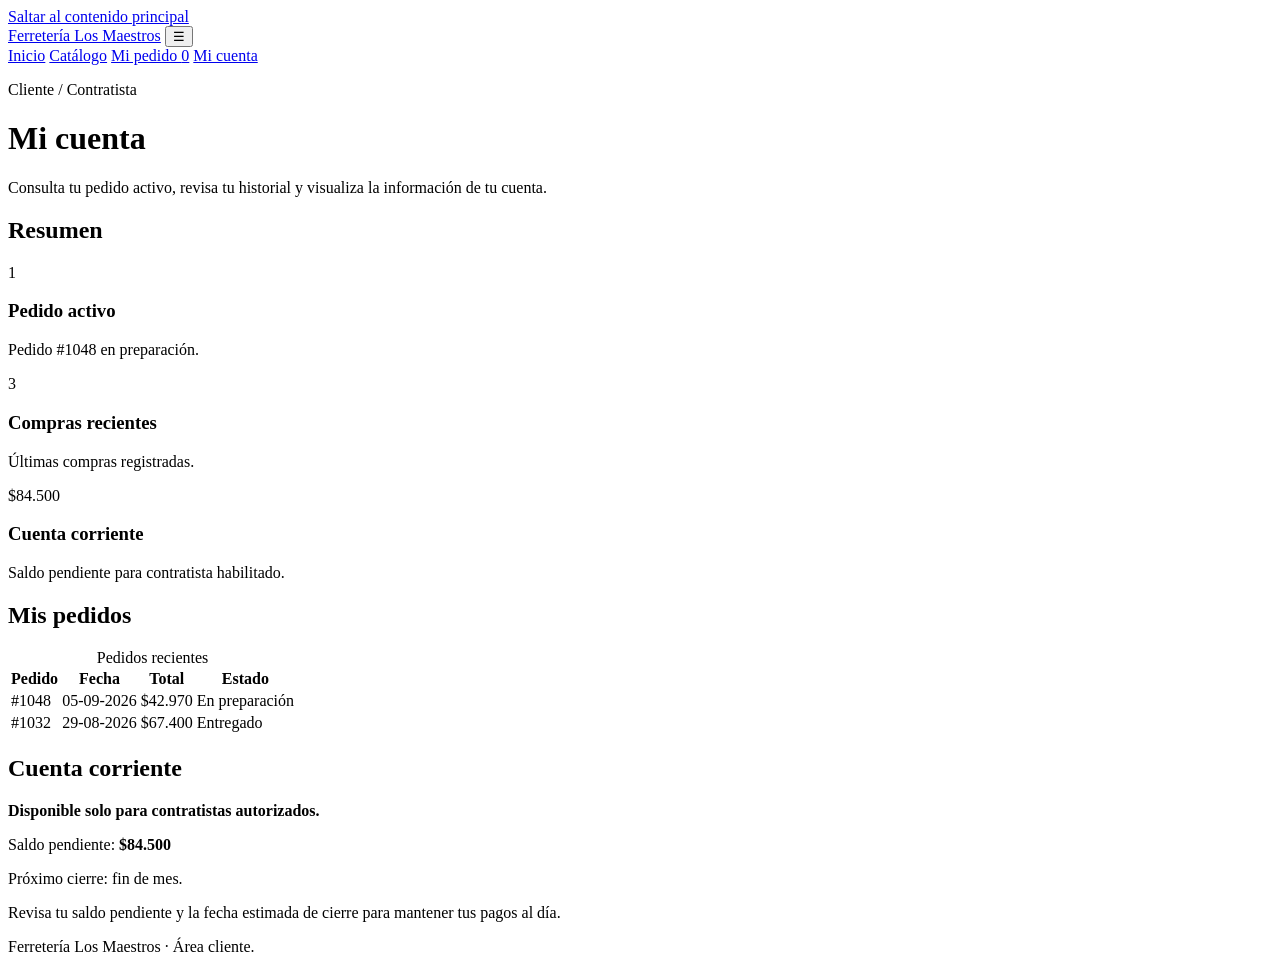
==== panel-cliente.html @ 997f0349 "feat: crear panel de cliente" ====
<!DOCTYPE html>
<html lang="es">
<head>
    <meta charset="UTF-8">
    <meta name="viewport" content="width=device-width, initial-scale=1.0">
    <link rel="stylesheet" href="assets/css/estilos.css">
    <meta name="description" content="Área de cliente y contratista de Ferretería Los Maestros.">
    <title>Área cliente | Ferretería Los Maestros</title>
</head>
<body>
    <a class="salto-contenido" href="#contenido-principal">Saltar al contenido principal</a>
    <header class="cabecera-sitio">
        <div class="contenedor cabecera-interior">
            <a class="marca" href="index.html"><span>Ferretería Los Maestros</span></a>
            <button id="boton-menu" class="boton-menu" type="button" aria-label="Abrir o cerrar menú" aria-controls="menu-principal" aria-expanded="false">☰</button>
            <nav id="menu-principal" class="menu" aria-label="Área cliente">
                <a href="index.html">Inicio</a>
                <a href="catalogo.html">Catálogo</a>
                <a href="carrito.html">Mi pedido <span id="contador-carrito" class="contador-carrito">0</span></a>
                <a href="panel-cliente.html" aria-current="page">Mi cuenta</a>
            </nav>
        </div>
    </header>
    <main id="contenido-principal" class="contenedor">
        <header class="encabezado-pagina">
            <p class="etiqueta">Cliente / Contratista</p>
            <h1>Mi cuenta</h1>
            <p>Consulta tu pedido activo, revisa tu historial y visualiza la información de tu cuenta.</p>
        </header>
        <section aria-labelledby="titulo-resumen-cliente">
            <h2 id="titulo-resumen-cliente">Resumen</h2>
            <div class="rejilla-resumen">
                <article class="tarjeta-resumen"><span class="dato-grande">1</span><h3>Pedido activo</h3><p>Pedido #1048 en preparación.</p></article>
                <article class="tarjeta-resumen"><span class="dato-grande">3</span><h3>Compras recientes</h3><p>Últimas compras registradas.</p></article>
                <article class="tarjeta-resumen"><span class="dato-grande">$84.500</span><h3>Cuenta corriente</h3><p>Saldo pendiente para contratista habilitado.</p></article>
            </div>
        </section>
        <section class="seccion" aria-labelledby="titulo-pedidos-cliente">
            <h2 id="titulo-pedidos-cliente">Mis pedidos</h2>
            <div class="tabla-contenedor">
                <table>
                    <caption>Pedidos recientes</caption>
                    <thead><tr><th scope="col">Pedido</th><th scope="col">Fecha</th><th scope="col">Total</th><th scope="col">Estado</th></tr></thead>
                    <tbody>
                        <tr><td>#1048</td><td>05-09-2026</td><td>$42.970</td><td><span class="estado estado-proceso">En preparación</span></td></tr>
                        <tr><td>#1032</td><td>29-08-2026</td><td>$67.400</td><td><span class="estado estado-listo">Entregado</span></td></tr>
                    </tbody>
                </table>
            </div>
        </section>
        <section class="seccion" aria-labelledby="titulo-cuenta-corriente">
            <h2 id="titulo-cuenta-corriente">Cuenta corriente</h2>
            <article class="tarjeta">
                <p><strong>Disponible solo para contratistas autorizados.</strong></p>
                <p>Saldo pendiente: <strong>$84.500</strong></p>
                <p>Próximo cierre: fin de mes.</p>
                <p class="texto-suave">Revisa tu saldo pendiente y la fecha estimada de cierre para mantener tus pagos al día.</p>
            </article>
        </section>
    </main>
    <footer class="pie-sitio"><div class="contenedor"><p>Ferretería Los Maestros · Área cliente.</p></div></footer>
    <script src="assets/js/app.js"></script>
</body>
</html>
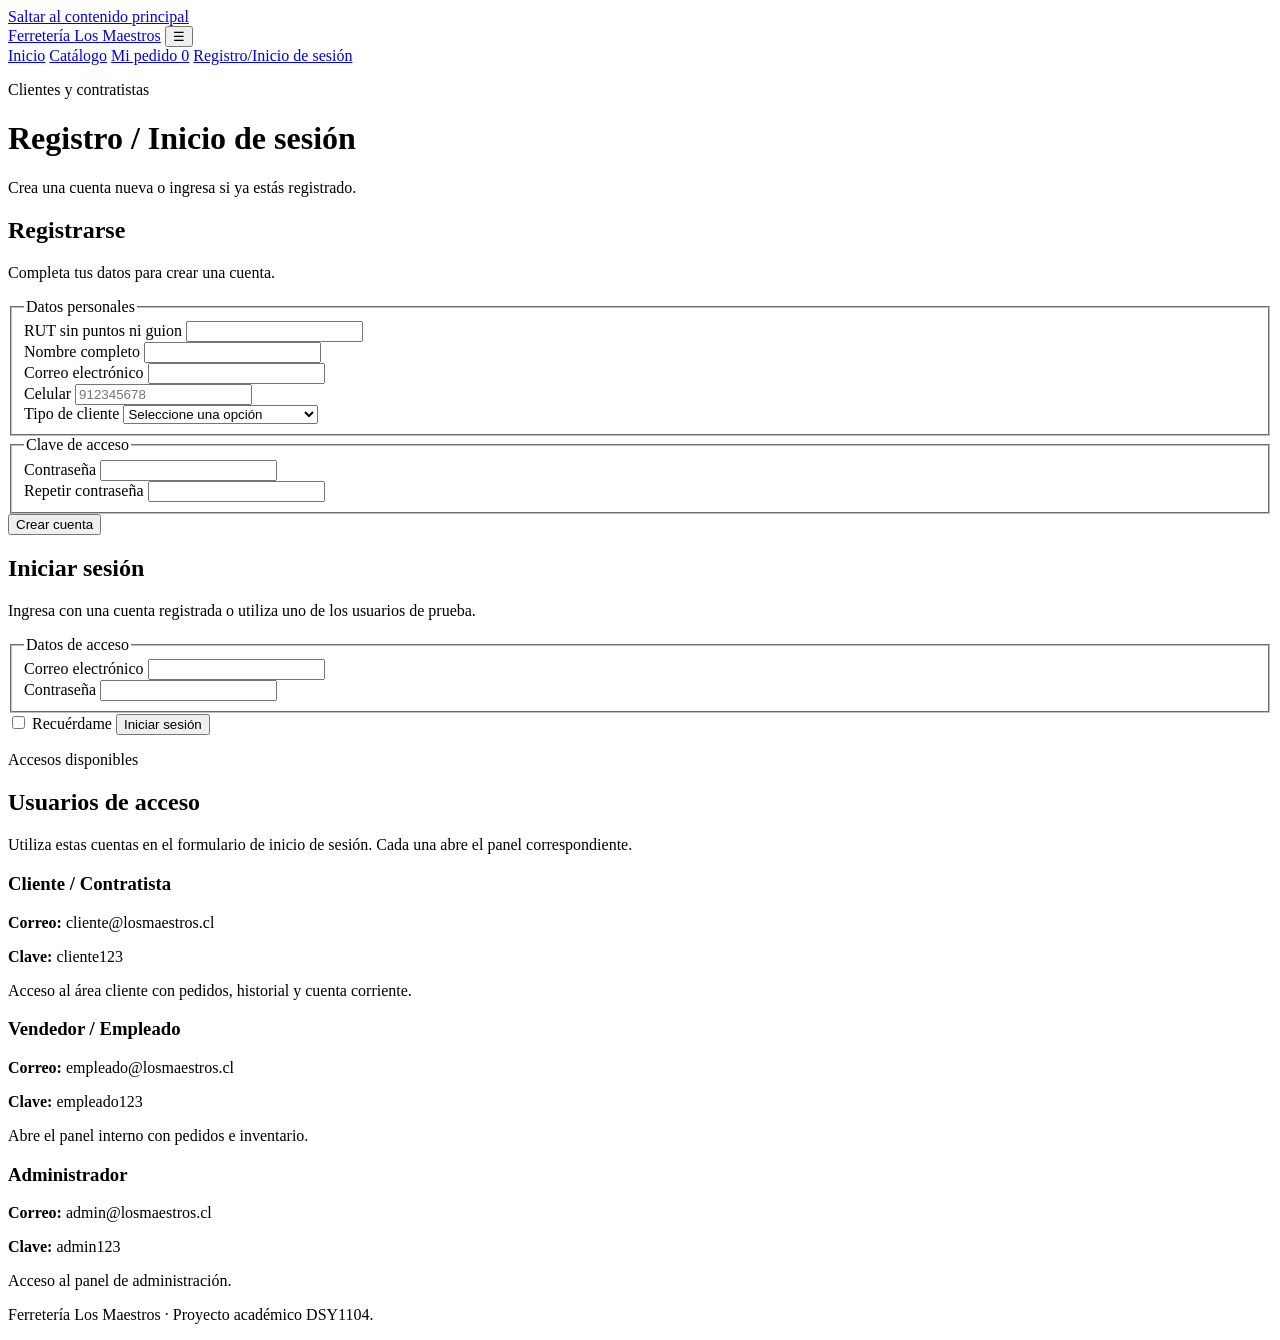
==== commit 467c83b2: "feat: agregar cierre de sesion y saludo personalizado en panel cliente" ====
--- a/panel-cliente.html
+++ b/panel-cliente.html
@@ -18,6 +18,7 @@
                 <a href="catalogo.html">Catálogo</a>
                 <a href="carrito.html">Mi pedido <span id="contador-carrito" class="contador-carrito">0</span></a>
                 <a href="panel-cliente.html" aria-current="page">Mi cuenta</a>
+                <a href="#" id="cerrar-sesion">Cerrar sesión</a>
             </nav>
         </div>
     </header>
@@ -25,7 +26,7 @@
         <header class="encabezado-pagina">
             <p class="etiqueta">Cliente / Contratista</p>
             <h1>Mi cuenta</h1>
-            <p>Consulta tu pedido activo, revisa tu historial y visualiza la información de tu cuenta.</p>
+            <p id="saludo-cliente">Consulta tu pedido activo, revisa tu historial y visualiza la información de tu cuenta.</p>
         </header>
         <section aria-labelledby="titulo-resumen-cliente">
             <h2 id="titulo-resumen-cliente">Resumen</h2>
@@ -60,5 +61,6 @@
     </main>
     <footer class="pie-sitio"><div class="contenedor"><p>Ferretería Los Maestros · Área cliente.</p></div></footer>
     <script src="assets/js/app.js"></script>
+    <script src="assets/js/sesion.js"></script>
 </body>
 </html>
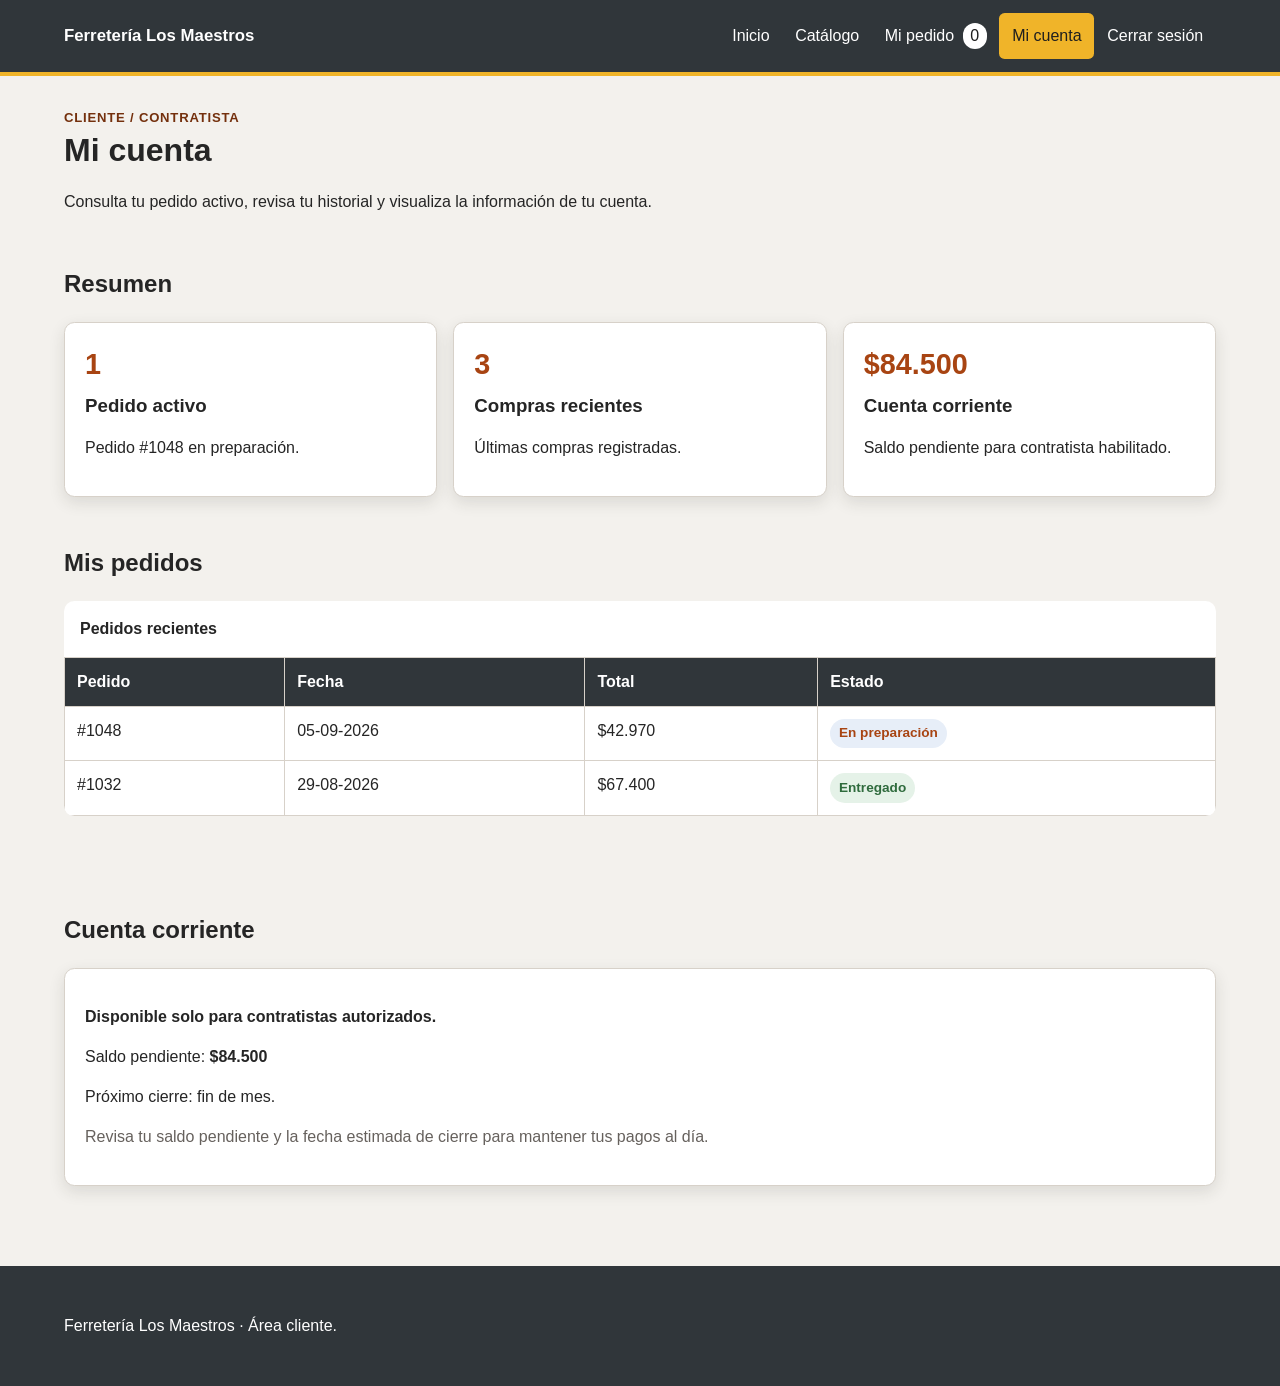
==== commit 047c9b1e: "Se arregla doble cerrar sesion del nav" ====
--- a/panel-cliente.html
+++ b/panel-cliente.html
@@ -61,6 +61,5 @@
     </main>
     <footer class="pie-sitio"><div class="contenedor"><p>Ferretería Los Maestros · Área cliente.</p></div></footer>
     <script src="assets/js/app.js"></script>
-    <script src="assets/js/sesion.js"></script>
 </body>
 </html>
--- a/assets/css/estilos.css
+++ b/assets/css/estilos.css
@@ -0,0 +1,881 @@
+:root {
+    --color-primario: #a84412;
+    --color-primario-oscuro: #74300d;
+    --color-secundario: #30363a;
+    --color-acento: #f0b429;
+    --color-texto: #252525;
+    --color-texto-suave: #66615d;
+    --color-fondo: #f3f1ed;
+    --color-superficie: #ffffff;
+    --color-borde: #d7d1c9;
+    --color-correcto: #2f6b3d;
+    --color-error: #9f2929;
+    --color-alerta: #7a5600;
+    --fuente-base: Arial, Helvetica, sans-serif;
+    --radio: 0.65rem;
+    --sombra: 0 0.35rem 1rem rgb(45 38 30 / 12%);
+    --ancho-contenido: 72rem;
+}
+
+*,
+*::before,
+*::after {
+    box-sizing: border-box;
+}
+
+html {
+    scroll-behavior: smooth;
+}
+
+body {
+    margin: 0;
+    color: var(--color-texto);
+    background: var(--color-fondo);
+    font-family: var(--fuente-base);
+    line-height: 1.5;
+}
+
+img,
+iframe {
+    max-width: 100%;
+}
+
+img {
+    height: auto;
+}
+
+a {
+    color: var(--color-primario-oscuro);
+}
+
+button,
+input,
+select,
+textarea {
+    font: inherit;
+}
+
+button,
+.boton {
+    display: inline-block;
+    width: fit-content;
+    padding: 0.75rem 1rem;
+    color: #ffffff;
+    background: var(--color-primario);
+    border: 0;
+    border-radius: 0.45rem;
+    font-weight: 700;
+    text-decoration: none;
+    cursor: pointer;
+}
+
+button:hover,
+.boton:hover {
+    background: var(--color-primario-oscuro);
+}
+
+:focus-visible {
+    outline: 3px solid var(--color-acento);
+    outline-offset: 3px;
+}
+
+.salto-contenido {
+    position: absolute;
+    left: -10000px;
+    top: auto;
+}
+
+.salto-contenido:focus {
+    position: fixed;
+    z-index: 1000;
+    top: 0.5rem;
+    left: 0.5rem;
+    padding: 0.7rem 1rem;
+    color: #ffffff;
+    background: var(--color-secundario);
+}
+
+.contenedor {
+    width: 90%;
+    max-width: var(--ancho-contenido);
+    margin-inline: auto;
+}
+
+.cabecera-sitio {
+    color: #ffffff;
+    background: var(--color-secundario);
+    border-bottom: 0.3rem solid var(--color-acento);
+}
+
+.cabecera-interior {
+    display: flex;
+    align-items: center;
+    justify-content: space-between;
+    min-height: 4.5rem;
+    gap: 1rem;
+}
+
+.marca {
+    display: flex;
+    align-items: center;
+    gap: 0.65rem;
+    color: #ffffff;
+    font-size: 1.05rem;
+    font-weight: 700;
+    text-decoration: none;
+}
+
+
+.boton-menu {
+    padding: 0.55rem 0.8rem;
+    color: #ffffff;
+    background: transparent;
+    border: 2px solid #ffffff;
+    font-size: 1.3rem;
+}
+
+.menu {
+    position: absolute;
+    z-index: 20;
+    top: 4.8rem;
+    right: 5%;
+    display: none;
+    min-width: 14rem;
+    padding: 0.6rem;
+    background: var(--color-secundario);
+    border: 1px solid #666;
+    border-radius: var(--radio);
+    box-shadow: var(--sombra);
+}
+
+.menu.menu-abierto {
+    display: grid;
+    gap: 0.25rem;
+}
+
+.menu a {
+    display: block;
+    padding: 0.7rem 0.8rem;
+    color: #ffffff;
+    border-radius: 0.35rem;
+    text-decoration: none;
+}
+
+.menu a:hover,
+.menu a[aria-current="page"] {
+    color: #1f1f1f;
+    background: var(--color-acento);
+}
+
+.contador-carrito {
+    display: inline-block;
+    min-width: 1.5rem;
+    margin-left: 0.25rem;
+    padding: 0.05rem 0.35rem;
+    color: #1f1f1f;
+    background: #ffffff;
+    border-radius: 999px;
+    text-align: center;
+}
+
+main {
+    min-height: 60vh;
+}
+
+.encabezado-pagina {
+    padding: 2rem 0 1rem;
+}
+
+.encabezado-pagina h1,
+.hero h1 {
+    margin-top: 0;
+    line-height: 1.15;
+}
+
+.hero {
+    padding: 3rem 0;
+    background: #e6e1da;
+    border-bottom: 1px solid var(--color-borde);
+}
+
+.hero-contenido {
+    display: grid;
+    gap: 1.5rem;
+}
+
+.hero h1 {
+    max-width: 14ch;
+    font-size: clamp(2rem, 8vw, 3.5rem);
+}
+
+.hero p {
+    max-width: 42rem;
+    font-size: 1.1rem;
+}
+
+.acciones {
+    display: flex;
+    flex-wrap: wrap;
+    gap: 0.75rem;
+}
+
+.boton-secundario,
+.boton.boton-secundario {
+    color: var(--color-texto);
+    background: #ffffff;
+    border: 1px solid var(--color-borde);
+}
+
+.boton-secundario:hover,
+.boton.boton-secundario:hover {
+    color: #ffffff;
+    background: var(--color-secundario);
+}
+
+.seccion {
+    padding: 2.2rem 0;
+}
+
+.seccion h2 {
+    margin-top: 0;
+}
+
+.etiqueta {
+    margin: 0 0 0.25rem;
+    color: var(--color-primario-oscuro);
+    font-size: 0.82rem;
+    font-weight: 700;
+    letter-spacing: 0.06em;
+    text-transform: uppercase;
+}
+
+.texto-suave {
+    color: var(--color-texto-suave);
+}
+
+.rejilla-beneficios,
+.rejilla-destacados,
+.rejilla-productos {
+    display: grid;
+    gap: 1rem;
+}
+
+.tarjeta,
+.tarjeta-producto,
+.item-carrito,
+.panel-resumen,
+.formulario fieldset,
+.mensaje-confirmacion {
+    padding: 1.25rem;
+    background: var(--color-superficie);
+    border: 1px solid var(--color-borde);
+    border-radius: var(--radio);
+    box-shadow: var(--sombra);
+}
+
+.tarjeta h3,
+.tarjeta-producto h2,
+.item-carrito h2 {
+    margin-top: 0.5rem;
+}
+
+.tarjeta-producto {
+    display: flex;
+    flex-direction: column;
+}
+
+.imagen-producto {
+    width: 100%;
+    aspect-ratio: 4 / 3;
+    object-fit: contain;
+    padding: 0.5rem;
+    background: #ffffff;
+    border-radius: 0.45rem;
+}
+
+.precio {
+    margin: 0.5rem 0;
+    font-size: 1.25rem;
+    font-weight: 700;
+}
+
+.estado-stock {
+    width: fit-content;
+    padding: 0.25rem 0.55rem;
+    border-radius: 999px;
+    font-weight: 700;
+}
+
+.stock-disponible {
+    color: var(--color-correcto);
+    background: #e5f2e8;
+}
+
+.stock-bajo {
+    color: var(--color-alerta);
+    background: #fff1c9;
+}
+
+.grupo-cantidad {
+    display: grid;
+    grid-template-columns: 1fr 5rem;
+    align-items: center;
+    gap: 0.5rem;
+    margin: auto 0 0.85rem;
+}
+
+.grupo-cantidad input {
+    width: 100%;
+    padding: 0.55rem;
+}
+
+.filtros {
+    display: grid;
+    gap: 1rem;
+    margin-bottom: 1.25rem;
+    padding: 1rem;
+    background: var(--color-superficie);
+    border: 1px solid var(--color-borde);
+    border-radius: var(--radio);
+}
+
+.campo-filtro {
+    display: grid;
+    gap: 0.35rem;
+}
+
+.campo-filtro input,
+.campo-filtro select {
+    width: 100%;
+    padding: 0.7rem;
+    border: 1px solid var(--color-borde);
+    border-radius: 0.4rem;
+}
+
+.formulario {
+    display: grid;
+    gap: 1rem;
+    max-width: 45rem;
+}
+
+.formulario fieldset {
+    position: relative;
+    display: grid;
+    gap: 0.85rem;
+    padding-top: 3.75rem;
+}
+
+.formulario legend {
+    position: absolute;
+    top: 1.15rem;
+    left: 1.25rem;
+    padding: 0;
+    font-size: 1.1rem;
+    font-weight: 700;
+    line-height: 1.2;
+}
+
+.campo-formulario {
+    display: grid;
+    gap: 0.35rem;
+}
+
+.campo-formulario input,
+.campo-formulario select,
+.campo-formulario textarea {
+    width: 100%;
+    padding: 0.75rem;
+    color: inherit;
+    background: #ffffff;
+    border: 1px solid var(--color-borde);
+    border-radius: 0.4rem;
+}
+
+.campo-formulario textarea {
+    min-height: 7rem;
+    resize: vertical;
+}
+
+.opcion-formulario {
+    display: flex;
+    align-items: flex-start;
+    gap: 0.55rem;
+}
+
+.opcion-formulario input {
+    width: auto;
+    margin-top: 0.25rem;
+}
+
+.mensaje-error {
+    min-height: 1.25rem;
+    color: var(--color-error);
+    font-size: 0.9rem;
+    font-weight: 700;
+}
+
+.campo-formulario .campo-invalido {
+    border-color: var(--color-error);
+    border-left-width: 0.3rem;
+}
+
+.mensaje-estado {
+    min-height: 1.5rem;
+    margin: 1rem 0;
+    font-weight: 700;
+}
+
+.mensaje-error-general {
+    color: var(--color-error);
+}
+
+.item-carrito {
+    display: grid;
+    gap: 1rem;
+    margin-bottom: 1rem;
+}
+
+.controles-carrito {
+    display: flex;
+    flex-wrap: wrap;
+    align-items: center;
+    gap: 0.5rem;
+}
+
+.controles-carrito button {
+    min-width: 2.6rem;
+}
+
+.cantidad-carrito {
+    min-width: 2rem;
+    font-size: 1.1rem;
+    font-weight: 700;
+    text-align: center;
+}
+
+.resumen-total {
+    display: flex;
+    align-items: center;
+    justify-content: space-between;
+    gap: 1rem;
+    margin-top: 1rem;
+    padding-top: 1rem;
+    border-top: 2px solid var(--color-borde);
+    font-size: 1.2rem;
+}
+
+.boton-deshabilitado {
+    opacity: 0.5;
+    cursor: not-allowed;
+}
+
+.distribucion-pedido {
+    display: grid;
+    gap: 1.5rem;
+}
+
+.tabla-contenedor {
+    max-width: 100%;
+    overflow-x: auto;
+    background: var(--color-superficie);
+    border-radius: var(--radio);
+}
+
+table {
+    width: 100%;
+    border-collapse: collapse;
+    background: var(--color-superficie);
+}
+
+caption {
+    padding: 1rem;
+    font-weight: 700;
+    text-align: left;
+}
+
+th,
+td {
+    padding: 0.75rem;
+    border: 1px solid var(--color-borde);
+    text-align: left;
+    vertical-align: top;
+}
+
+thead {
+    color: #ffffff;
+    background: var(--color-secundario);
+}
+
+.celda-alerta {
+    color: var(--color-alerta);
+    background: #fff1c9;
+    font-weight: 700;
+}
+
+.celda-correcta {
+    color: var(--color-correcto);
+    background: #e5f2e8;
+    font-weight: 700;
+}
+
+.multimedia {
+    display: grid;
+    gap: 1rem;
+}
+
+.multimedia .video-local,
+.mapa .mapa-imagen {
+    width: 100%;
+    border: 1px solid var(--color-borde);
+    border-radius: var(--radio);
+    background: #000000;
+}
+
+.multimedia .video-local {
+    width: 100%;
+    aspect-ratio: 16 / 9;
+    min-height: 0;
+}
+
+.mapa .mapa-imagen {
+    min-height: 20rem;
+}
+
+.nota {
+    padding: 1rem;
+    background: #fff7dd;
+    border-left: 0.35rem solid var(--color-acento);
+}
+
+.pie-sitio {
+    margin-top: 2rem;
+    padding: 2rem 0;
+    color: #ffffff;
+    background: var(--color-secundario);
+}
+
+.pie-contenido {
+    display: grid;
+    gap: 1rem;
+}
+
+.pie-sitio a {
+    color: #ffffff;
+}
+
+/* Ajustes específicos para teléfonos de 360 px */
+@media (max-width: 360px) {
+    .contenedor {
+        width: 94%;
+    }
+
+    .cabecera-interior {
+        gap: 0.5rem;
+    }
+
+    .marca {
+        max-width: 15rem;
+        font-size: 0.95rem;
+        line-height: 1.2;
+    }
+
+    .menu {
+        right: 3%;
+        width: 94%;
+        min-width: 0;
+    }
+
+    .hero {
+        padding: 2rem 0;
+    }
+
+    .hero h1 {
+        font-size: 2rem;
+    }
+
+    .hero p {
+        font-size: 1rem;
+    }
+
+    .acciones,
+    .controles-carrito,
+    .encabezado-con-accion {
+        align-items: stretch;
+        flex-direction: column;
+    }
+
+    .acciones .boton,
+    .controles-carrito .boton,
+    .encabezado-con-accion .boton,
+    .formulario > button {
+        width: 100%;
+        text-align: center;
+    }
+
+    .tarjeta,
+    .tarjeta-producto,
+    .item-carrito,
+    .panel-resumen,
+    .formulario fieldset,
+    .mensaje-confirmacion,
+    .tarjeta-resumen {
+        padding: 1rem;
+    }
+
+    .formulario fieldset {
+        padding-top: 3.5rem;
+    }
+
+    .formulario legend {
+        left: 1rem;
+    }
+
+    .grupo-cantidad {
+        grid-template-columns: 1fr 4.5rem;
+    }
+
+    .resumen-total {
+        align-items: flex-start;
+        flex-direction: column;
+    }
+
+    th,
+    td {
+        padding: 0.6rem;
+        white-space: nowrap;
+    }
+
+    .pie-contenido {
+        gap: 1.5rem;
+    }
+}
+
+@media (min-width: 768px) {
+    .boton-menu {
+        display: none;
+    }
+
+    .menu {
+        position: static;
+        display: flex;
+        flex-wrap: wrap;
+        align-items: center;
+        min-width: 0;
+        padding: 0;
+        background: transparent;
+        border: 0;
+        box-shadow: none;
+    }
+
+    .menu.menu-abierto {
+        display: flex;
+    }
+
+    .hero-contenido {
+        grid-template-columns: 1.5fr 1fr;
+        align-items: center;
+    }
+
+    .rejilla-beneficios,
+    .rejilla-destacados {
+        grid-template-columns: repeat(3, 1fr);
+    }
+
+    .rejilla-productos {
+        grid-template-columns: repeat(2, 1fr);
+    }
+
+    .filtros {
+        grid-template-columns: 2fr 1fr;
+    }
+
+    .item-carrito {
+        grid-template-columns: 1fr auto;
+        align-items: center;
+    }
+
+    .distribucion-pedido {
+        grid-template-columns: 1.3fr 0.7fr;
+        align-items: start;
+    }
+
+    .multimedia {
+        grid-template-columns: 1fr 1fr;
+        align-items: start;
+    }
+
+    .pie-contenido {
+        grid-template-columns: 2fr 1fr 1fr;
+    }
+}
+
+@media (min-width: 1280px) {
+    .rejilla-productos {
+        grid-template-columns: repeat(3, 1fr);
+    }
+
+    .seccion {
+        padding: 3rem 0;
+    }
+}
+
+/* Registro e inicio de sesión */
+.acceso-grid {
+    display: grid;
+    gap: 1.5rem;
+    align-items: start;
+}
+
+.panel-acceso h2 {
+    margin-bottom: 0.25rem;
+}
+
+.panel-acceso .formulario {
+    max-width: none;
+}
+
+.separador-acceso {
+    width: 100%;
+    height: 1px;
+    background: var(--color-borde);
+}
+
+.formulario-login {
+    max-width: none;
+}
+
+.opcion-recordarme {
+    display: inline-flex;
+    align-items: center;
+    gap: 0.5rem;
+    margin: 0.25rem 0 1rem;
+    cursor: pointer;
+}
+
+.opcion-recordarme input {
+    width: 1rem;
+    height: 1rem;
+    margin: 0;
+}
+
+@media (min-width: 768px) {
+    .acceso-grid {
+        grid-template-columns: minmax(0, 1fr) auto minmax(0, 1fr);
+        gap: 2rem;
+    }
+
+    .separador-acceso {
+        width: 1px;
+        height: 100%;
+        min-height: 32rem;
+        background: var(--color-borde);
+    }
+}
+
+
+/* Mockups de roles */
+.seccion-demo-roles {
+    margin-top: 2rem;
+    padding-top: 2rem;
+    border-top: 1px solid var(--color-borde);
+}
+
+.rejilla-roles,
+.rejilla-resumen {
+    display: grid;
+    gap: 1rem;
+}
+
+.tarjeta-resumen {
+    padding: 1.25rem;
+    background: var(--color-superficie);
+    border: 1px solid var(--color-borde);
+    border-radius: var(--radio);
+    box-shadow: var(--sombra);
+}
+
+.tarjeta-resumen h3 {
+    margin: 0.35rem 0;
+}
+
+.dato-grande {
+    display: block;
+    font-size: 1.8rem;
+    font-weight: 700;
+    color: var(--color-primario);
+}
+
+.estado,
+.etiqueta-demo {
+    display: inline-block;
+    padding: 0.3rem 0.55rem;
+    border-radius: 999px;
+    font-size: 0.85rem;
+    font-weight: 700;
+}
+
+.estado-pendiente {
+    background: #fff1c9;
+    color: var(--color-alerta);
+}
+
+.estado-proceso {
+    background: #e7eef8;
+    color: var(--color-primario);
+}
+
+.estado-listo {
+    background: #e5f2e8;
+    color: var(--color-correcto);
+}
+
+.etiqueta-demo {
+    background: #ececec;
+    color: var(--color-texto);
+}
+
+.encabezado-con-accion {
+    display: flex;
+    flex-direction: column;
+    gap: 1rem;
+    margin-bottom: 1rem;
+}
+
+button:disabled {
+    cursor: not-allowed;
+    opacity: 0.55;
+}
+
+@media (min-width: 768px) {
+    .rejilla-roles,
+    .rejilla-resumen {
+        grid-template-columns: repeat(3, 1fr);
+    }
+
+    .encabezado-con-accion {
+        flex-direction: row;
+        align-items: end;
+        justify-content: space-between;
+    }
+}
+
+.menu .boton-cerrar-sesion {
+    width: 100%;
+    padding: 0.7rem 0.8rem;
+    color: #ffffff;
+    background: transparent;
+    border: 0;
+    border-radius: 0.35rem;
+    text-align: left;
+}
+
+.menu .boton-cerrar-sesion:hover {
+    color: #1f1f1f;
+    background: var(--color-acento);
+}
+
+@media (min-width: 768px) {
+    .menu .boton-cerrar-sesion {
+        width: auto;
+    }
+}
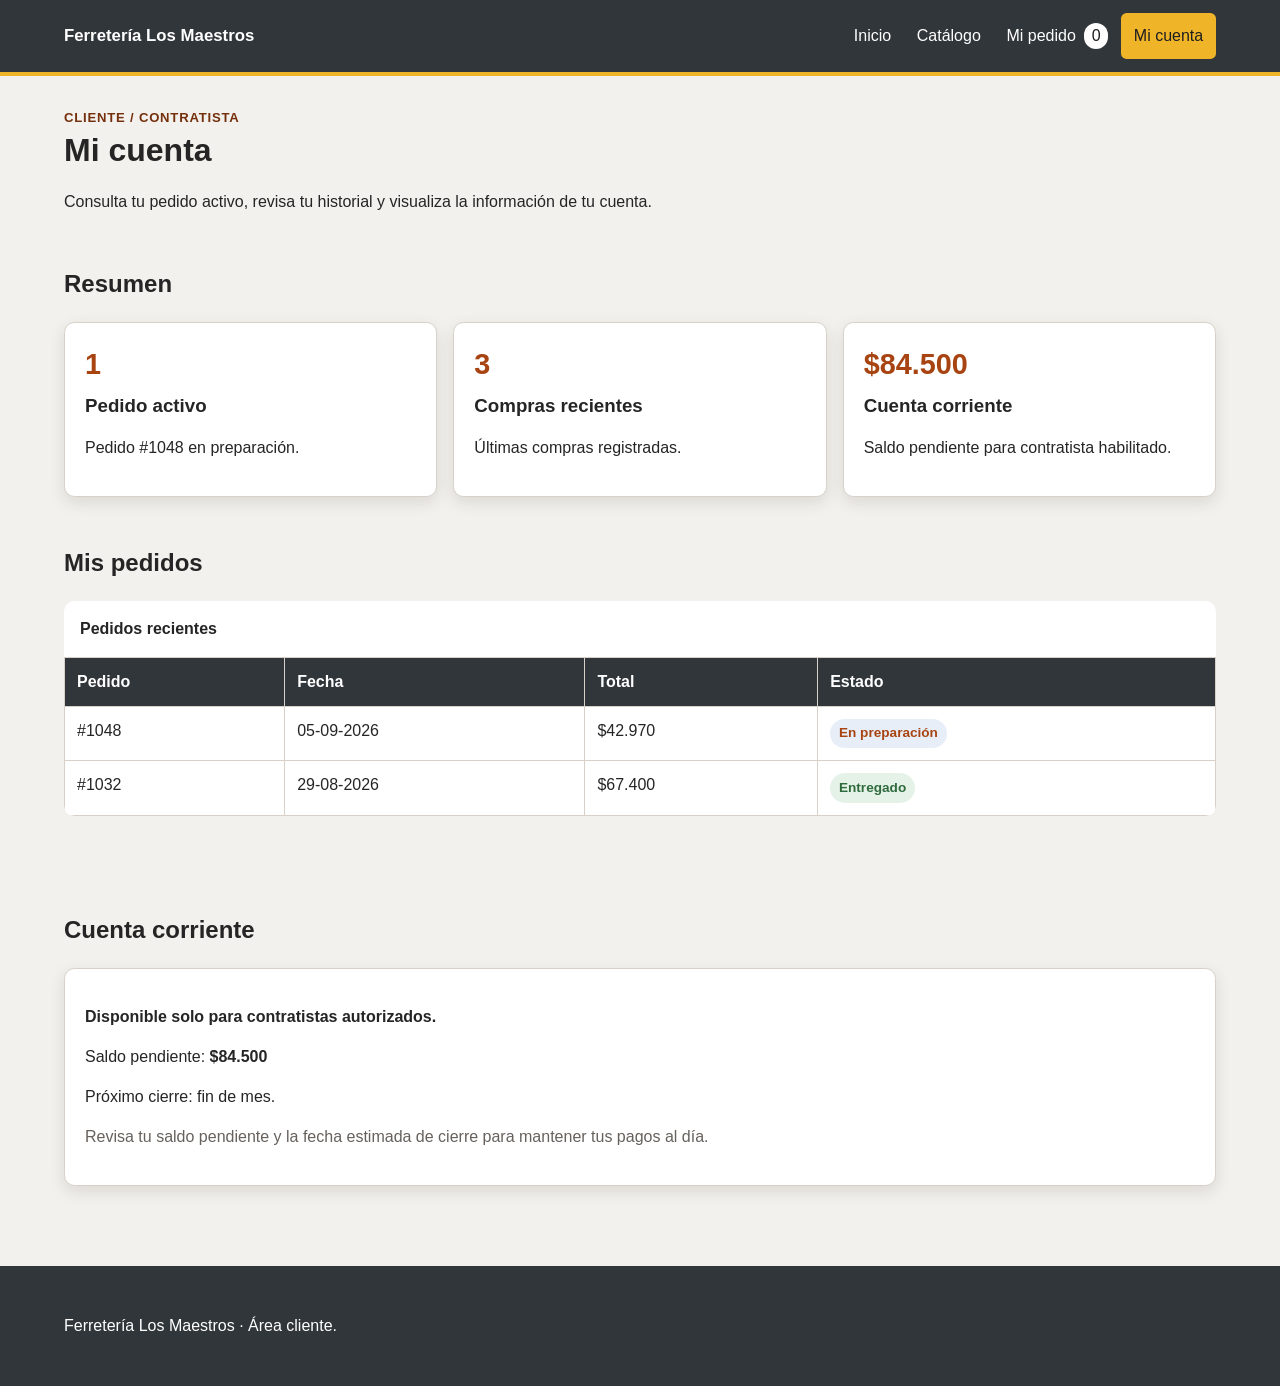
==== commit 49268ff8: "fix: quitar enlace de cerrar sesion duplicado" ====
--- a/panel-cliente.html
+++ b/panel-cliente.html
@@ -18,7 +18,6 @@
                 <a href="catalogo.html">Catálogo</a>
                 <a href="carrito.html">Mi pedido <span id="contador-carrito" class="contador-carrito">0</span></a>
                 <a href="panel-cliente.html" aria-current="page">Mi cuenta</a>
-                <a href="#" id="cerrar-sesion">Cerrar sesión</a>
             </nav>
         </div>
     </header>
